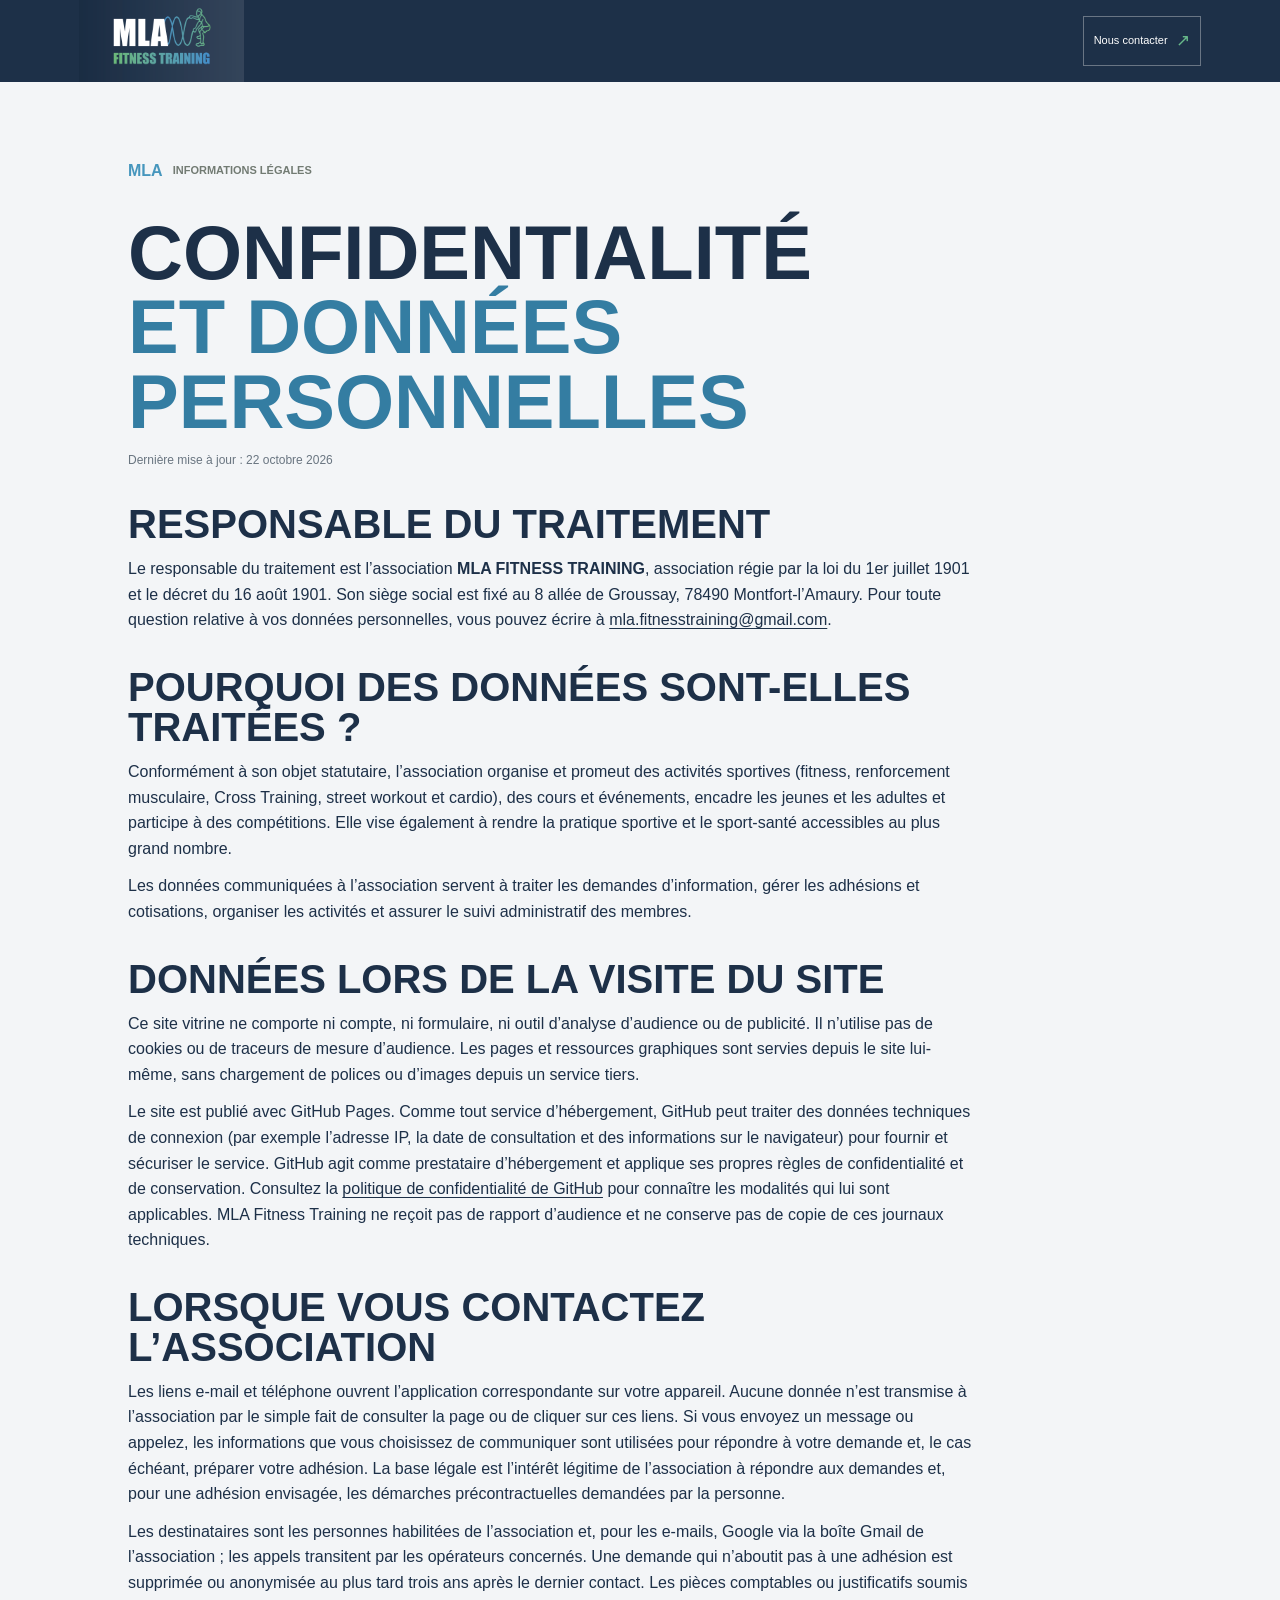
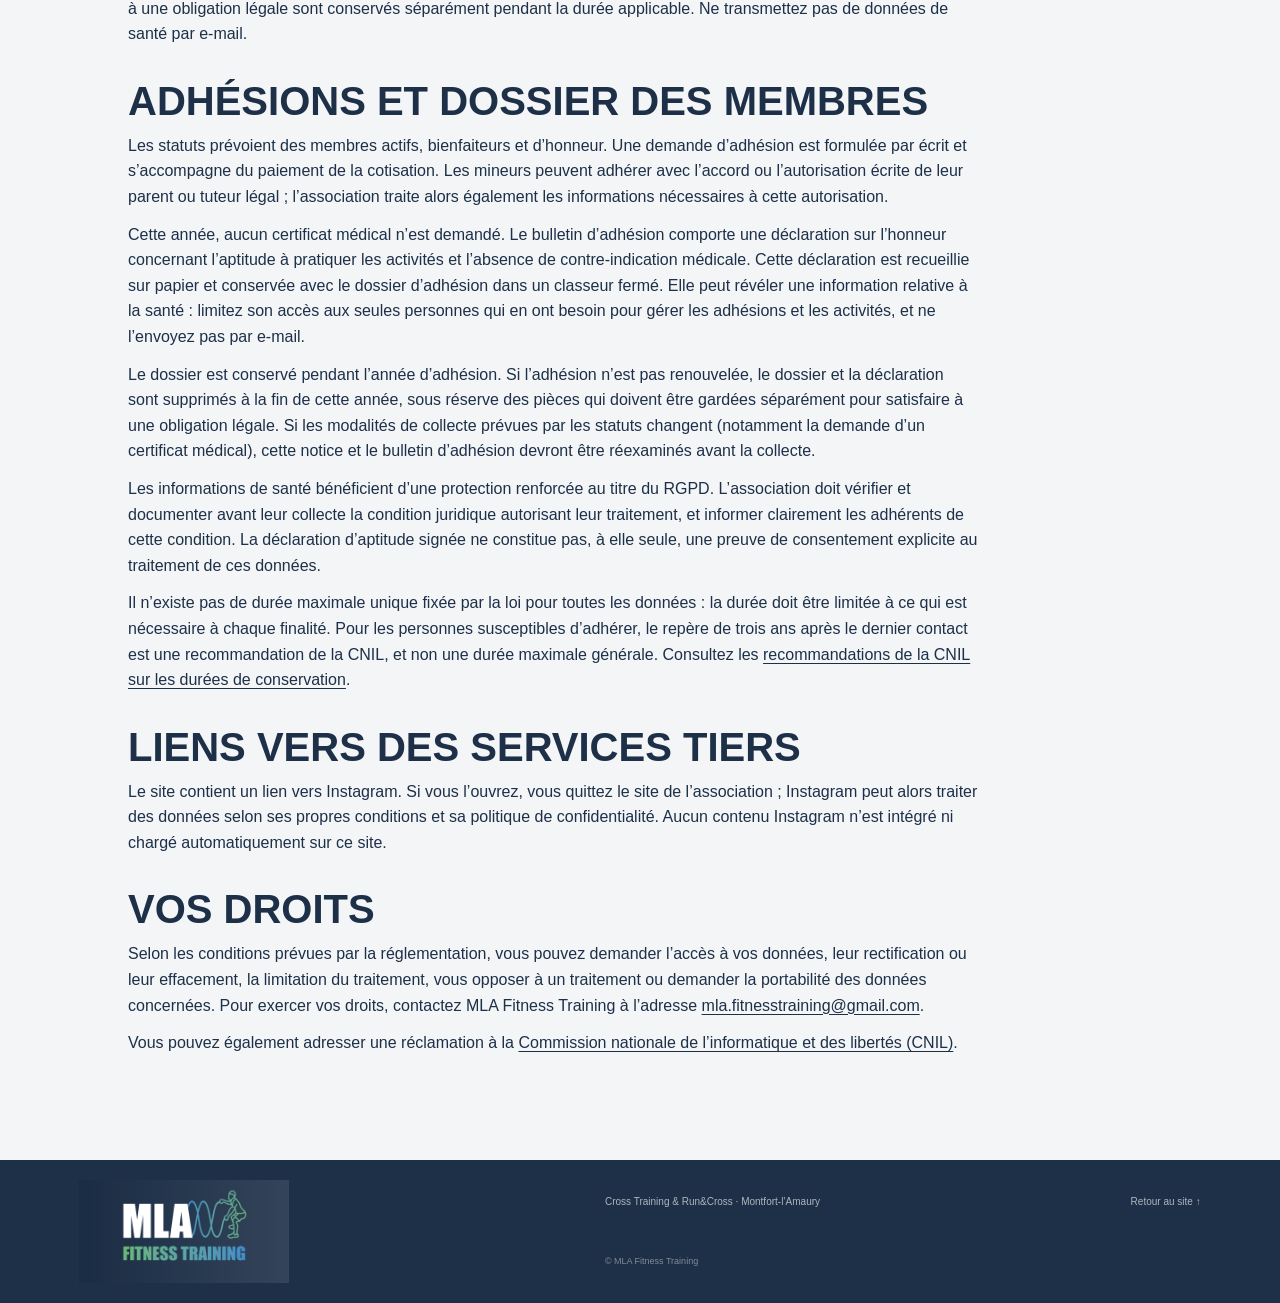
==== confidentialite.html @ 12d0c43a "Publish MLA Fitness Training website Co-authored-by: Copilot <223556219+Copilot@users.noreply.github" ====
<!doctype html>
<html lang="fr">
  <head>
    <meta charset="utf-8">
    <meta name="viewport" content="width=device-width, initial-scale=1">
    <meta name="theme-color" content="#1d3048">
    <meta name="description" content="Informations sur les données personnelles et la confidentialité du site MLA Fitness Training.">
    <link rel="canonical" href="https://mlafitnesstraining.github.io/Website/confidentialite.html">
    <title>Confidentialité | MLA Fitness Training</title>
    <link rel="stylesheet" href="styles.css">
  </head>
  <body>
    <a class="skip-link" href="#contenu">Aller au contenu</a>
    <header class="site-header privacy-header">
      <a class="brand" href="index.html" aria-label="MLA Fitness Training, accueil">
        <img class="brand-logo" src="assets/logo-rectangle.png" alt="MLA Fitness Training">
      </a>
      <a class="nav-contact" href="index.html#contact">Nous contacter <span aria-hidden="true">↗</span></a>
    </header>

    <main id="contenu" class="privacy-page section-wrap">
      <p class="section-kicker"><span>MLA</span> Informations légales</p>
      <h1>Confidentialité<br><em>et données personnelles</em></h1>
      <p class="privacy-updated">Dernière mise à jour : 22 octobre 2026</p>

      <section aria-labelledby="responsable-title">
        <h2 id="responsable-title">Responsable du traitement</h2>
        <p>Le responsable du traitement est l’association <strong>MLA FITNESS TRAINING</strong>, association régie par la loi du 1er juillet 1901 et le décret du 16 août 1901. Son siège social est fixé au 8 allée de Groussay, 78490 Montfort-l’Amaury. Pour toute question relative à vos données personnelles, vous pouvez écrire à <a href="mailto:mla.fitnesstraining@gmail.com">mla.fitnesstraining@gmail.com</a>.</p>
      </section>

      <section aria-labelledby="purpose-title">
        <h2 id="purpose-title">Pourquoi des données sont-elles traitées ?</h2>
        <p>Conformément à son objet statutaire, l’association organise et promeut des activités sportives (fitness, renforcement musculaire, Cross Training, street workout et cardio), des cours et événements, encadre les jeunes et les adultes et participe à des compétitions. Elle vise également à rendre la pratique sportive et le sport-santé accessibles au plus grand nombre.</p>
        <p>Les données communiquées à l’association servent à traiter les demandes d’information, gérer les adhésions et cotisations, organiser les activités et assurer le suivi administratif des membres.</p>
      </section>

      <section aria-labelledby="site-title">
        <h2 id="site-title">Données lors de la visite du site</h2>
        <p>Ce site vitrine ne comporte ni compte, ni formulaire, ni outil d’analyse d’audience ou de publicité. Il n’utilise pas de cookies ou de traceurs de mesure d’audience. Les pages et ressources graphiques sont servies depuis le site lui-même, sans chargement de polices ou d’images depuis un service tiers.</p>
        <p>Le site est publié avec GitHub Pages. Comme tout service d’hébergement, GitHub peut traiter des données techniques de connexion (par exemple l’adresse IP, la date de consultation et des informations sur le navigateur) pour fournir et sécuriser le service. GitHub agit comme prestataire d’hébergement et applique ses propres règles de confidentialité et de conservation. Consultez la <a href="https://docs.github.com/fr/site-policy/privacy-policies/github-privacy-statement" target="_blank" rel="noopener noreferrer">politique de confidentialité de GitHub</a> pour connaître les modalités qui lui sont applicables. MLA Fitness Training ne reçoit pas de rapport d’audience et ne conserve pas de copie de ces journaux techniques.</p>
      </section>

      <section aria-labelledby="contact-title">
        <h2 id="contact-title">Lorsque vous contactez l’association</h2>
        <p>Les liens e-mail et téléphone ouvrent l’application correspondante sur votre appareil. Aucune donnée n’est transmise à l’association par le simple fait de consulter la page ou de cliquer sur ces liens. Si vous envoyez un message ou appelez, les informations que vous choisissez de communiquer sont utilisées pour répondre à votre demande et, le cas échéant, préparer votre adhésion. La base légale est l’intérêt légitime de l’association à répondre aux demandes et, pour une adhésion envisagée, les démarches précontractuelles demandées par la personne.</p>
        <p>Les destinataires sont les personnes habilitées de l’association et, pour les e-mails, Google via la boîte Gmail de l’association ; les appels transitent par les opérateurs concernés. Une demande qui n’aboutit pas à une adhésion est supprimée ou anonymisée au plus tard trois ans après le dernier contact. Les pièces comptables ou justificatifs soumis à une obligation légale sont conservés séparément pendant la durée applicable. Ne transmettez pas de données de santé par e-mail.</p>
      </section>

      <section aria-labelledby="membership-title">
        <h2 id="membership-title">Adhésions et dossier des membres</h2>
        <p>Les statuts prévoient des membres actifs, bienfaiteurs et d’honneur. Une demande d’adhésion est formulée par écrit et s’accompagne du paiement de la cotisation. Les mineurs peuvent adhérer avec l’accord ou l’autorisation écrite de leur parent ou tuteur légal ; l’association traite alors également les informations nécessaires à cette autorisation.</p>
        <p>Cette année, aucun certificat médical n’est demandé. Le bulletin d’adhésion comporte une déclaration sur l’honneur concernant l’aptitude à pratiquer les activités et l’absence de contre-indication médicale. Cette déclaration est recueillie sur papier et conservée avec le dossier d’adhésion dans un classeur fermé. Elle peut révéler une information relative à la santé : limitez son accès aux seules personnes qui en ont besoin pour gérer les adhésions et les activités, et ne l’envoyez pas par e-mail.</p>
        <p>Le dossier est conservé pendant l’année d’adhésion. Si l’adhésion n’est pas renouvelée, le dossier et la déclaration sont supprimés à la fin de cette année, sous réserve des pièces qui doivent être gardées séparément pour satisfaire à une obligation légale. Si les modalités de collecte prévues par les statuts changent (notamment la demande d’un certificat médical), cette notice et le bulletin d’adhésion devront être réexaminés avant la collecte.</p>
        <p>Les informations de santé bénéficient d’une protection renforcée au titre du RGPD. L’association doit vérifier et documenter avant leur collecte la condition juridique autorisant leur traitement, et informer clairement les adhérents de cette condition. La déclaration d’aptitude signée ne constitue pas, à elle seule, une preuve de consentement explicite au traitement de ces données.</p>
        <p>Il n’existe pas de durée maximale unique fixée par la loi pour toutes les données : la durée doit être limitée à ce qui est nécessaire à chaque finalité. Pour les personnes susceptibles d’adhérer, le repère de trois ans après le dernier contact est une recommandation de la CNIL, et non une durée maximale générale. Consultez les <a href="https://www.cnil.fr/fr/les-durees-de-conservation-des-donnees" target="_blank" rel="noopener noreferrer">recommandations de la CNIL sur les durées de conservation</a>.</p>
      </section>

      <section aria-labelledby="externes-title">
        <h2 id="externes-title">Liens vers des services tiers</h2>
        <p>Le site contient un lien vers Instagram. Si vous l’ouvrez, vous quittez le site de l’association ; Instagram peut alors traiter des données selon ses propres conditions et sa politique de confidentialité. Aucun contenu Instagram n’est intégré ni chargé automatiquement sur ce site.</p>
      </section>

      <section aria-labelledby="droits-title">
        <h2 id="droits-title">Vos droits</h2>
        <p>Selon les conditions prévues par la réglementation, vous pouvez demander l’accès à vos données, leur rectification ou leur effacement, la limitation du traitement, vous opposer à un traitement ou demander la portabilité des données concernées. Pour exercer vos droits, contactez MLA Fitness Training à l’adresse <a href="mailto:mla.fitnesstraining@gmail.com">mla.fitnesstraining@gmail.com</a>.</p>
        <p>Vous pouvez également adresser une réclamation à la <a href="https://www.cnil.fr/fr/plaintes" target="_blank" rel="noopener noreferrer">Commission nationale de l’informatique et des libertés (CNIL)</a>.</p>
      </section>
    </main>

    <footer class="site-footer">
      <a class="brand footer-brand" href="index.html" aria-label="MLA Fitness Training, accueil">
        <img class="brand-logo" src="assets/logo-rectangle.png" alt="MLA Fitness Training">
      </a>
      <p>Cross Training &amp; Run&amp;Cross · Montfort-l’Amaury</p>
      <a href="index.html">Retour au site ↑</a>
      <span class="copyright">© MLA Fitness Training</span>
    </footer>
  </body>
</html>
---- styles.css ----
:root {
  color-scheme: light;
  --ink: #1d3048;
  --ink-soft: #293f59;
  --paper: #f3f5f7;
  --paper-bright: #ffffff;
  --lime: #68b98a;
  --coral: #4696bd;
  --muted: #8c938d;
  --line: rgba(23, 33, 29, 0.2);
  --font-display: "Barlow Condensed", Impact, sans-serif;
  --font-body: "DM Sans", sans-serif;
}

* { box-sizing: border-box; }
html { scroll-behavior: smooth; }
body { margin: 0; background: var(--paper); color: var(--ink); font-family: var(--font-body); font-size: 16px; line-height: 1.6; }
a { color: inherit; text-decoration: none; }
button { font: inherit; }
.skip-link { position: absolute; z-index: 10; top: 8px; left: 8px; padding: 10px 14px; transform: translateY(-150%); background: var(--lime); color: var(--ink); }
.skip-link:focus { transform: translateY(0); }
.site-header { position: relative; z-index: 5; display: flex; min-height: 82px; align-items: center; justify-content: space-between; padding: 0 6.2%; background: var(--ink); color: var(--paper-bright); }
.brand { display: inline-flex; align-items: center; }
.brand-logo { display: block; width: clamp(155px, 19vw, 210px); height: auto; }
.navigation { display: flex; align-items: center; gap: clamp(20px, 3.4vw, 54px); font-size: 13px; font-weight: 600; }
.navigation a:not(.nav-contact) { color: rgba(251, 250, 246, 0.76); transition: color 160ms ease; }
.navigation a:hover, .navigation a:focus-visible { color: var(--lime); }
.nav-contact { display: inline-flex; align-items: center; gap: 16px; padding: 12px 15px; border: 1px solid rgba(251, 250, 246, 0.34); }
.nav-contact span { color: var(--lime); font-size: 17px; }
.menu-toggle { display: none; }
.hero { position: relative; display: grid; min-height: 610px; grid-template-columns: 0.94fr 1.06fr; overflow: hidden; background: var(--ink); color: var(--paper-bright); }
.hero-copy { z-index: 1; display: flex; flex-direction: column; align-items: flex-start; justify-content: center; padding: 68px 8% 88px 13.2%; }
.eyebrow, .section-kicker { display: flex; align-items: center; gap: 10px; margin: 0; font-size: 11px; font-weight: 700; letter-spacing: 0; text-transform: uppercase; }
.eyebrow { color: rgba(251, 250, 246, 0.7); }
.status-dot { width: 7px; height: 7px; border-radius: 50%; background: var(--coral); }
h1, h2, h3, p { margin-top: 0; }
h1, h2, h3 { font-family: var(--font-display); font-weight: 700; text-transform: uppercase; }
.hero h1 { margin: 22px 0 17px; font-size: clamp(68px, 8.2vw, 116px); line-height: 0.78; letter-spacing: 0; }
.hero h1 span, h2 em { color: var(--lime); font-style: normal; }
.hero-lede { max-width: 390px; margin-bottom: 25px; color: rgba(251, 250, 246, 0.76); font-size: 15px; }
.hero-actions { display: flex; flex-wrap: wrap; align-items: center; gap: 23px; }
.button { display: inline-flex; min-height: 48px; align-items: center; justify-content: center; gap: 24px; padding: 0 18px; font-size: 12px; font-weight: 700; transition: transform 160ms ease, background 160ms ease; }
.button:hover { transform: translateY(-2px); }
.button-lime { background: var(--lime); color: var(--ink); }
.button-lime:hover { background: #e3ff87; }
.text-link { display: inline-flex; align-items: center; gap: 10px; border-bottom: 1px solid currentColor; padding-bottom: 4px; font-size: 12px; font-weight: 700; }
.text-link span { color: var(--coral); font-size: 16px; }
.hero-note { margin: 20px 0 0; color: rgba(251, 250, 246, 0.52); font-size: 10px; }
.hero-visual { position: relative; min-height: 610px; overflow: hidden; background: #293f59; }
.hero-visual::after { position: absolute; inset: 0; background: linear-gradient(90deg, rgba(23, 33, 29, 0.28), transparent 58%), linear-gradient(0deg, rgba(23, 33, 29, 0.5), transparent 45%); content: ""; }
.hero-art { position: absolute; inset: 0; background: radial-gradient(ellipse at 72% 30%, rgba(104, 185, 138, 0.66), transparent 24%), radial-gradient(ellipse at 67% 72%, rgba(70, 150, 189, 0.7), transparent 39%), linear-gradient(135deg, #1d3048 8%, #3a6579 53%, #1d3048 100%); }
.hero-art::after { position: absolute; inset: 0; background: repeating-linear-gradient(135deg, transparent 0 44px, rgba(255, 255, 255, 0.08) 45px 46px, transparent 47px 88px); content: ""; }
.image-stamp { position: absolute; z-index: 1; top: 45px; right: 8%; display: flex; width: 90px; height: 90px; flex-direction: column; align-items: center; justify-content: center; border: 1px solid var(--lime); border-radius: 50%; color: var(--paper-bright); transform: rotate(9deg); }
.image-stamp span:first-child { color: var(--lime); font-family: var(--font-display); font-size: 27px; font-weight: 800; line-height: 1; }
.image-stamp span:last-child { font-size: 8px; font-weight: 700; letter-spacing: 0; line-height: 1.15; text-align: center; }
.image-caption { position: absolute; z-index: 1; right: 8%; bottom: 38px; margin: 0; color: var(--paper-bright); font-family: var(--font-display); font-size: 25px; line-height: 0.98; text-align: right; text-transform: uppercase; }
.hero-index { position: absolute; right: 6.2%; bottom: 19px; z-index: 2; color: rgba(251, 250, 246, 0.75); font-size: 9px; letter-spacing: 0; }
.section-wrap { padding-right: 10%; padding-left: 10%; }
.intro { padding-top: 105px; padding-bottom: 94px; }
.section-kicker { color: #727b73; }
.section-kicker span { color: var(--coral); font-family: var(--font-display); font-size: 16px; }
.intro-content { padding: 37px 0 0; }
.intro-content h2 { margin-bottom: 27px; }
h2 { margin-bottom: 0; font-size: clamp(48px, 6vw, 76px); line-height: 0.88; }
.intro h2 em, .schedule h2 em { color: #347da2; }
.intro-text { width: 100%; padding-bottom: 3px; text-align: justify; }
.intro-text > p:first-child { margin-bottom: 16px; font-size: 15px; }
.editor-note { color: #6f766f; font-size: 11px !important; }
.dark-link { margin-top: 5px; }
.stats-strip { display: grid; grid-template-columns: repeat(3, 1fr); border-top: 1px solid var(--line); }
.stats-strip div { display: flex; min-height: 86px; flex-direction: column; justify-content: center; gap: 2px; border-right: 1px solid var(--line); padding-left: 18px; }
.stats-strip div:first-child { padding-left: 0; }
.stats-strip div:last-child { border-right: 0; }
.stats-strip strong { font-family: var(--font-display); font-size: 21px; text-transform: uppercase; }
.stats-strip span { color: #707770; font-size: 11px; }
.activities { padding-top: 93px; padding-bottom: 104px; background: var(--ink); color: var(--paper-bright); }
.section-heading { display: flex; align-items: end; justify-content: space-between; gap: 40px; margin-bottom: 46px; }
.light-kicker { color: rgba(251, 250, 246, 0.58); }
.section-heading h2, .contact h2 { margin-top: 24px; }
.section-heading > p { max-width: 295px; margin-bottom: 4px; color: rgba(251, 250, 246, 0.68); font-size: 13px; }
.activity-grid { display: grid; grid-template-columns: repeat(3, 1fr); border-top: 1px solid rgba(251, 250, 246, 0.28); border-bottom: 1px solid rgba(251, 250, 246, 0.28); }
.activity-item { position: relative; min-height: 270px; padding: 22px 24px 26px 0; border-right: 1px solid rgba(251, 250, 246, 0.25); }
.activity-item + .activity-item { padding-left: 24px; }
.activity-item:last-child { border-right: 0; }
.activity-number { color: rgba(251, 250, 246, 0.5); font-size: 10px; font-weight: 700; letter-spacing: 0; }
.activity-icon { display: grid; width: 43px; height: 43px; margin: 32px 0 14px; place-items: center; border: 1px solid var(--lime); color: var(--lime); font-size: 22px; }
.activity-item h3 { margin-bottom: 7px; font-size: 29px; line-height: 1; }
.activity-item p { max-width: 250px; margin-bottom: 13px; color: rgba(251, 250, 246, 0.7); font-size: 12px; }
.activity-tag { color: var(--lime); font-size: 9px; font-weight: 700; letter-spacing: 0; text-transform: uppercase; }
.activity-featured .activity-icon { background: var(--lime); color: var(--ink); }
.run-cross-motto { margin: 18px 0 0; padding: 13px 14px; border-left: 3px solid var(--lime); background: var(--ink-soft); color: var(--paper-bright); }
.run-cross-motto > span { color: var(--lime); font-size: 8px; font-weight: 700; letter-spacing: 0.06em; text-transform: uppercase; }
.run-cross-motto p { margin: 6px 0 0; font-family: var(--font-display); font-size: 17px; font-weight: 600; line-height: 1.1; text-transform: uppercase; }
.run-cross-motto em { color: var(--lime); font-style: normal; }
.schedule { padding-top: 100px; padding-bottom: 112px; }
.schedule-layout { display: grid; grid-template-columns: 0.72fr 1.28fr; gap: 9%; margin-top: 37px; }
.schedule-intro > p { max-width: 315px; margin: 20px 0 22px; color: #5d665e; font-size: 13px; }
.button-dark { background: var(--ink); color: var(--paper-bright); }
.button-dark:hover { background: #2a3931; }
.schedule-list { padding-top: 10px; }
.schedule-row { display: grid; min-height: 64px; grid-template-columns: 0.8fr 0.8fr 1.4fr; align-items: center; gap: 12px; border-bottom: 1px solid var(--line); font-size: 12px; }
.schedule-header { min-height: 40px; color: #777f78; font-size: 10px; font-weight: 700; letter-spacing: 0; text-transform: uppercase; }
.schedule-footnote { margin: 14px 0 0; color: #777f78; font-size: 10px; }
.pricing { margin-top: 78px; padding-top: 32px; border-top: 1px solid var(--line); }
.pricing-heading { display: flex; align-items: end; justify-content: space-between; gap: 24px; margin-bottom: 25px; }
.pricing-heading h3 { margin: 0; font-size: clamp(34px, 4vw, 48px); line-height: 0.95; }
.pricing-heading h3 em { color: #347da2; font-style: normal; }
.price-grid { display: grid; grid-template-columns: repeat(4, 1fr); gap: 12px; }
.price-card { min-height: 160px; padding: 20px; border: 1px solid var(--line); background: var(--paper-bright); }
.price-card h4 { min-height: 38px; margin: 0 0 14px; font-size: 12px; }
.price-card p { margin: 0 0 4px; }
.price-card strong { font-family: var(--font-display); font-size: 34px; line-height: 1; }
.price-card p span, .price-card small { color: #697580; font-size: 11px; }
.price-featured { border-color: var(--ink); background: var(--ink); color: var(--paper-bright); }
.price-featured p span, .price-featured small { color: rgba(255, 255, 255, 0.72); }
.pricing-note { margin: 15px 0 0; color: #697580; font-size: 11px; }
.contact { padding-top: 84px; padding-bottom: 94px; background: var(--ink); color: var(--paper-bright); }
.contact-inner { padding-top: 0; padding-bottom: 0; }
.contact .section-kicker { color: rgba(255, 255, 255, 0.66); }
.contact .section-kicker span { color: var(--lime); }
.contact-content { display: grid; grid-template-columns: 1fr 0.7fr; gap: 8%; margin-top: 26px; }
.contact h2 em { color: var(--lime); }
.contact-details { max-width: 410px; padding-top: 4px; }
.contact-details > p:first-child { font-size: 14px; }
.contact dl { margin: 25px 0 0; border-top: 1px solid rgba(255, 255, 255, 0.28); }
.contact dl div { display: grid; grid-template-columns: 0.6fr 1.4fr; gap: 12px; padding: 11px 0; border-bottom: 1px solid rgba(255, 255, 255, 0.28); font-size: 12px; }
.contact dt { font-weight: 700; }
.contact dd { margin: 0; }
.contact dd a { text-decoration: underline; text-decoration-color: var(--lime); text-underline-offset: 3px; }
.privacy-page { padding-top: 76px; padding-bottom: 92px; }
.privacy-page > h1 { margin: 32px 0 12px; font-size: clamp(42px, 6vw, 76px); line-height: 0.98; }
.privacy-page > h1 em { color: #347da2; font-style: normal; }
.privacy-updated { color: #697580; font-size: 12px; }
.privacy-page section { max-width: 850px; margin-top: 34px; }
.privacy-page section h2 { margin-bottom: 12px; font-size: clamp(29px, 4vw, 40px); line-height: 1; }
.privacy-page section p { margin-bottom: 12px; }
.privacy-page section a { text-decoration: underline; text-underline-offset: 3px; overflow-wrap: anywhere; }
.privacy-header .brand-logo { width: clamp(112px, 38vw, 165px); }
.privacy-header .nav-contact { gap: 8px; padding: 10px; font-size: 11px; }
.site-footer { display: grid; min-height: 98px; grid-template-columns: 1fr 1fr auto; align-items: center; gap: 15px 30px; padding: 20px 6.2%; background: var(--ink); color: var(--paper-bright); }
.footer-brand { grid-row: span 2; }
.site-footer > p, .site-footer > a:not(.brand) { margin: 0; color: rgba(251, 250, 246, 0.66); font-size: 10px; }
.site-footer > p a { text-decoration: underline; text-underline-offset: 3px; }
.site-footer > a:not(.brand) { justify-self: end; }
.copyright { grid-column: 2 / 4; color: rgba(251, 250, 246, 0.45); font-size: 9px; }
:focus-visible { outline: 3px solid var(--coral); outline-offset: 4px; }

@media (max-width: 760px) {
  .site-header { min-height: 70px; padding: 0 6%; }
  .brand-logo { width: 165px; }
  .menu-toggle { display: flex; width: 42px; height: 42px; flex-direction: column; align-items: center; justify-content: center; gap: 6px; border: 1px solid rgba(251, 250, 246, 0.34); background: transparent; color: inherit; }
  .menu-toggle span { width: 16px; height: 1px; background: currentColor; transition: transform 160ms ease; }
  .menu-toggle[aria-expanded="true"] span:first-child { transform: translateY(3.5px) rotate(45deg); }
  .menu-toggle[aria-expanded="true"] span:last-child { transform: translateY(-3.5px) rotate(-45deg); }
  .navigation { position: absolute; top: 70px; right: 0; left: 0; display: none; flex-direction: column; align-items: stretch; gap: 0; padding: 8px 6% 18px; background: var(--ink); }
  .navigation.is-open { display: flex; }
  .navigation a:not(.nav-contact) { padding: 13px 0; border-bottom: 1px solid rgba(251, 250, 246, 0.16); }
  .nav-contact { justify-content: space-between; margin-top: 12px; }
  .hero { grid-template-columns: 1fr; }
  .hero-copy { min-height: 510px; padding: 68px 8% 72px; }
  .hero h1 { font-size: clamp(70px, 18vw, 104px); }
  .hero-visual { min-height: 350px; }
  .hero-index { right: 8%; bottom: 16px; }
  .section-wrap { padding-right: 8%; padding-left: 8%; }
  .intro { padding-top: 76px; padding-bottom: 70px; }
  .intro-content, .schedule-layout, .contact-content { grid-template-columns: 1fr; gap: 25px; }
  .intro-content { padding: 28px 0 30px; }
  .intro-text { max-width: 520px; }
  .stats-strip div { min-height: 78px; padding-left: 10px; }
  .stats-strip strong { font-size: 18px; }
  .stats-strip span { font-size: 9px; }
  .activities { padding-top: 74px; padding-bottom: 78px; }
  .section-heading { align-items: flex-start; flex-direction: column; gap: 18px; margin-bottom: 30px; }
  .section-heading > p { max-width: 430px; }
  .activity-grid { grid-template-columns: 1fr; }
  .activity-item, .activity-item + .activity-item { min-height: unset; padding: 20px 0 23px; border-right: 0; border-bottom: 1px solid rgba(251, 250, 246, 0.25); }
  .activity-item:last-child { border-bottom: 0; }
  .activity-icon { margin-top: 18px; }
  .schedule { padding-top: 75px; padding-bottom: 78px; }
  .schedule-layout { gap: 40px; margin-top: 28px; }
  .pricing { margin-top: 55px; }
  .pricing-heading { align-items: flex-start; flex-direction: column; gap: 14px; }
  .price-grid { grid-template-columns: repeat(2, 1fr); }
  .price-card { min-height: 145px; padding: 16px; }
  .schedule-row { grid-template-columns: 0.8fr 0.8fr 1.3fr; gap: 8px; font-size: 10px; }
  .schedule-header { font-size: 8px; }
  .contact { padding-top: 70px; padding-bottom: 76px; }
  .contact-content { gap: 28px; }
  .site-footer { grid-template-columns: 1fr auto; padding: 23px 8%; }
  .footer-brand { grid-row: auto; }
  .site-footer > p { grid-column: 1 / -1; grid-row: 2; }
  .site-footer > a:not(.brand) { grid-column: 2; grid-row: 1; }
  .copyright { grid-column: 1 / -1; grid-row: 3; }
}

@media (max-width: 420px) {
  .hero h1 { font-size: clamp(58px, 18vw, 76px); }
  h2 { font-size: clamp(40px, 13vw, 48px); }
  .price-grid { grid-template-columns: 1fr; }
  .price-card { min-height: unset; }
  .price-card h4 { min-height: unset; }
  .schedule-row { grid-template-columns: minmax(48px, 0.7fr) minmax(88px, 1.2fr) minmax(82px, 1.1fr); gap: 5px; font-size: 11px; }
  .schedule-header { font-size: 9px; }
  .contact dl div { grid-template-columns: 0.45fr 1.55fr; gap: 8px; font-size: 13px; }
  .contact dd a { overflow-wrap: anywhere; }
}

@media (prefers-reduced-motion: reduce) {
  *, *::before, *::after { scroll-behavior: auto !important; transition-duration: 0.01ms !important; }
}
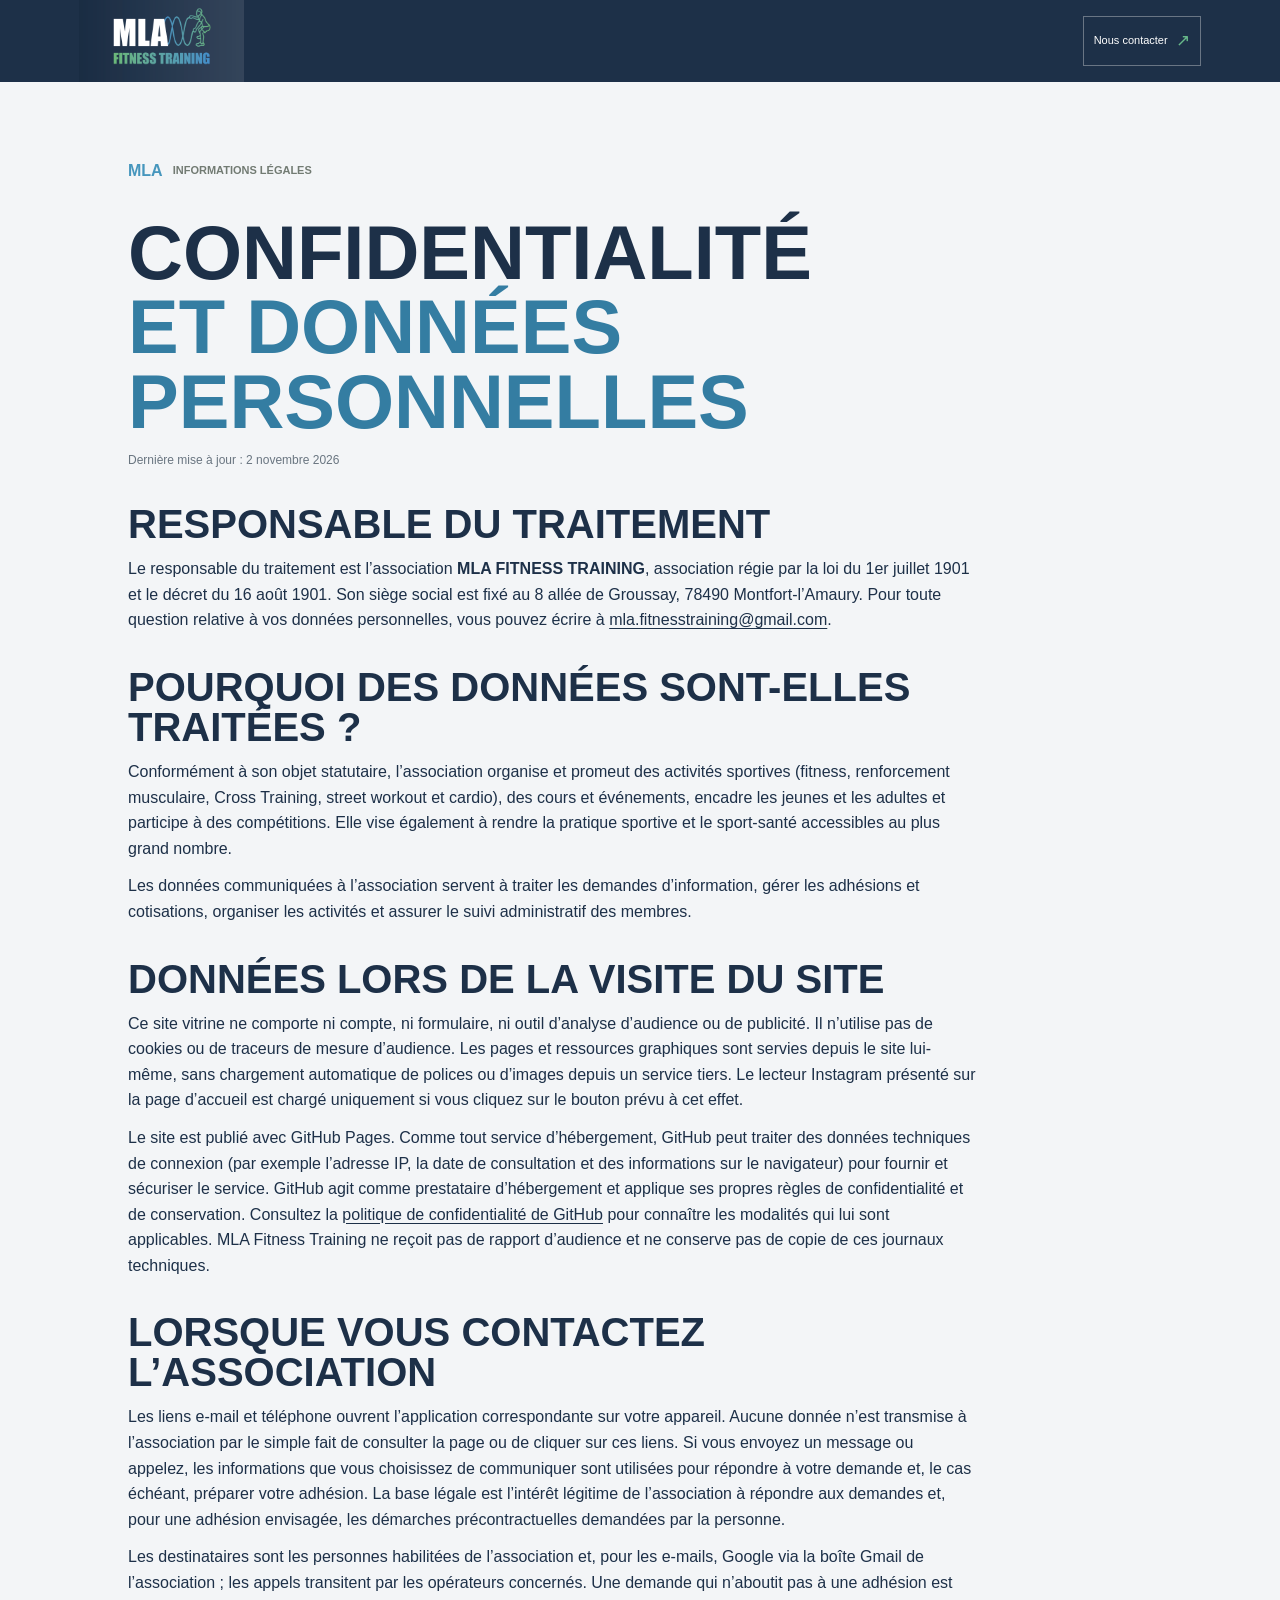
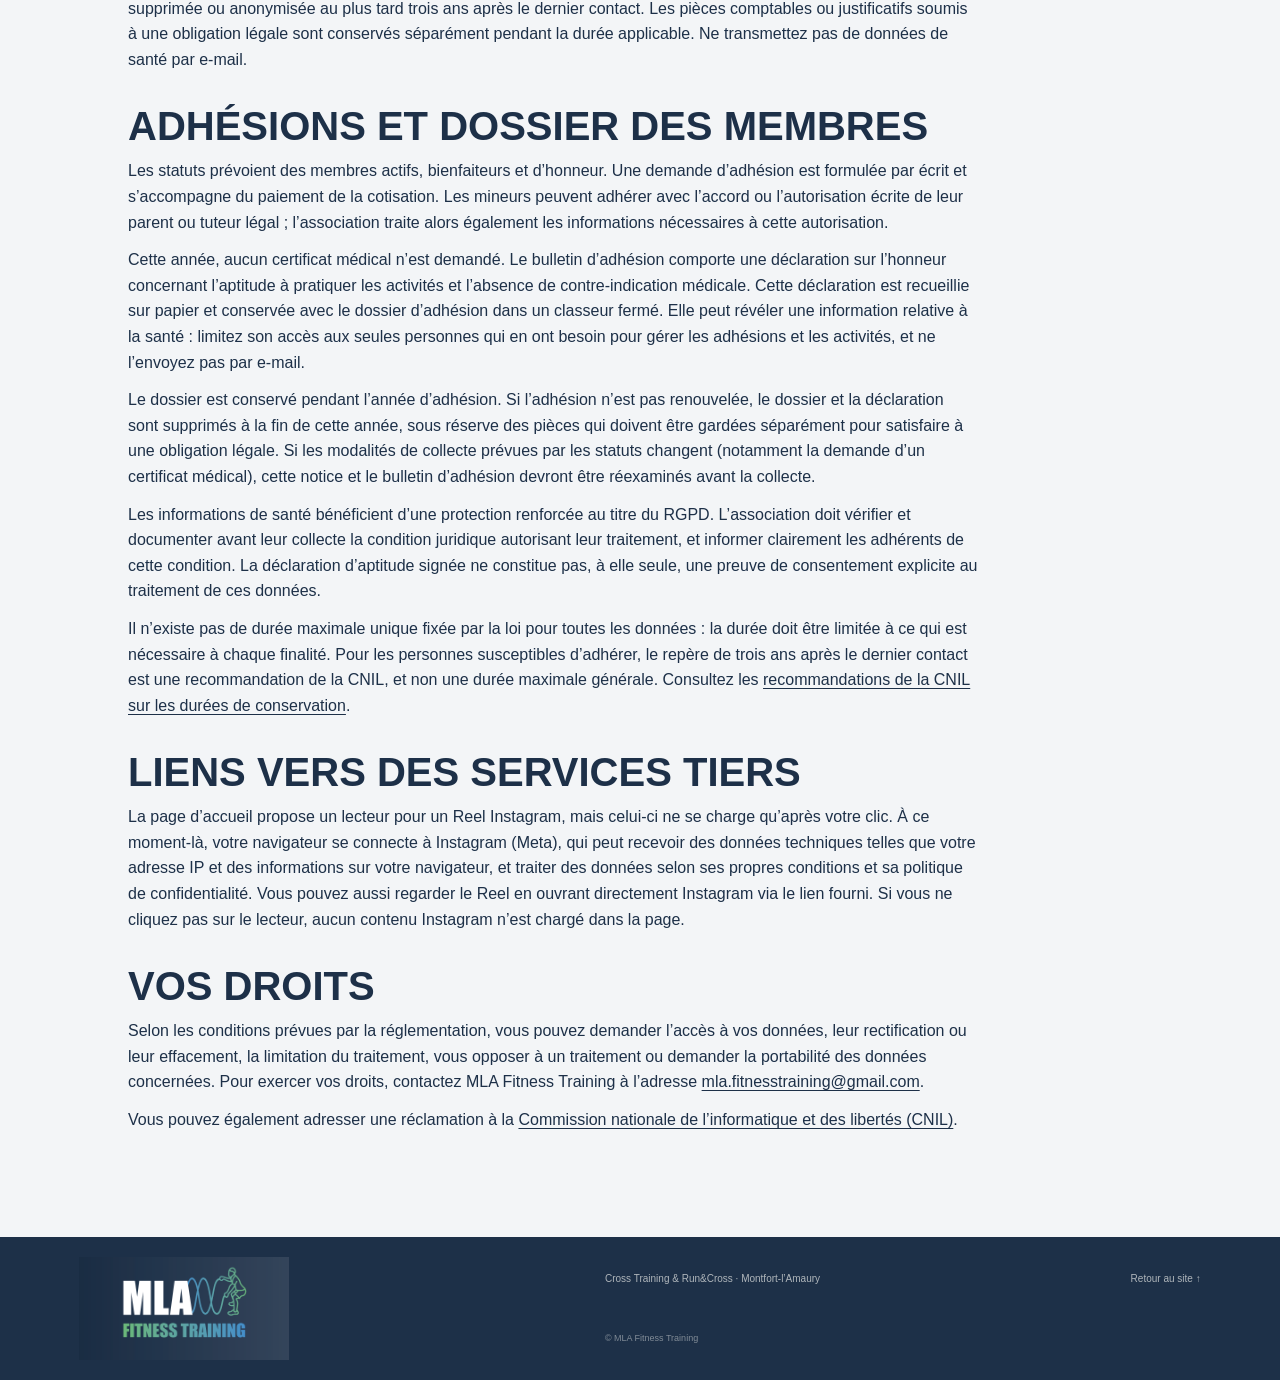
==== commit 29b89b8f: "Add click-to-load Instagram Reel Co-authored-by: Copilot <223556219+Copilot@users.noreply.github.com" ====
--- a/confidentialite.html
+++ b/confidentialite.html
@@ -21,7 +21,7 @@
     <main id="contenu" class="privacy-page section-wrap">
       <p class="section-kicker"><span>MLA</span> Informations légales</p>
       <h1>Confidentialité<br><em>et données personnelles</em></h1>
-      <p class="privacy-updated">Dernière mise à jour : 22 octobre 2026</p>
+      <p class="privacy-updated">Dernière mise à jour : 2 novembre 2026</p>
 
       <section aria-labelledby="responsable-title">
         <h2 id="responsable-title">Responsable du traitement</h2>
@@ -36,7 +36,7 @@
 
       <section aria-labelledby="site-title">
         <h2 id="site-title">Données lors de la visite du site</h2>
-        <p>Ce site vitrine ne comporte ni compte, ni formulaire, ni outil d’analyse d’audience ou de publicité. Il n’utilise pas de cookies ou de traceurs de mesure d’audience. Les pages et ressources graphiques sont servies depuis le site lui-même, sans chargement de polices ou d’images depuis un service tiers.</p>
+        <p>Ce site vitrine ne comporte ni compte, ni formulaire, ni outil d’analyse d’audience ou de publicité. Il n’utilise pas de cookies ou de traceurs de mesure d’audience. Les pages et ressources graphiques sont servies depuis le site lui-même, sans chargement automatique de polices ou d’images depuis un service tiers. Le lecteur Instagram présenté sur la page d’accueil est chargé uniquement si vous cliquez sur le bouton prévu à cet effet.</p>
         <p>Le site est publié avec GitHub Pages. Comme tout service d’hébergement, GitHub peut traiter des données techniques de connexion (par exemple l’adresse IP, la date de consultation et des informations sur le navigateur) pour fournir et sécuriser le service. GitHub agit comme prestataire d’hébergement et applique ses propres règles de confidentialité et de conservation. Consultez la <a href="https://docs.github.com/fr/site-policy/privacy-policies/github-privacy-statement" target="_blank" rel="noopener noreferrer">politique de confidentialité de GitHub</a> pour connaître les modalités qui lui sont applicables. MLA Fitness Training ne reçoit pas de rapport d’audience et ne conserve pas de copie de ces journaux techniques.</p>
       </section>
 
@@ -57,7 +57,7 @@
 
       <section aria-labelledby="externes-title">
         <h2 id="externes-title">Liens vers des services tiers</h2>
-        <p>Le site contient un lien vers Instagram. Si vous l’ouvrez, vous quittez le site de l’association ; Instagram peut alors traiter des données selon ses propres conditions et sa politique de confidentialité. Aucun contenu Instagram n’est intégré ni chargé automatiquement sur ce site.</p>
+        <p>La page d’accueil propose un lecteur pour un Reel Instagram, mais celui-ci ne se charge qu’après votre clic. À ce moment-là, votre navigateur se connecte à Instagram (Meta), qui peut recevoir des données techniques telles que votre adresse IP et des informations sur votre navigateur, et traiter des données selon ses propres conditions et sa politique de confidentialité. Vous pouvez aussi regarder le Reel en ouvrant directement Instagram via le lien fourni. Si vous ne cliquez pas sur le lecteur, aucun contenu Instagram n’est chargé dans la page.</p>
       </section>
 
       <section aria-labelledby="droits-title">
--- a/styles.css
+++ b/styles.css
@@ -92,6 +92,14 @@
 .run-cross-motto > span { color: var(--lime); font-size: 8px; font-weight: 700; letter-spacing: 0.06em; text-transform: uppercase; }
 .run-cross-motto p { margin: 6px 0 0; font-family: var(--font-display); font-size: 17px; font-weight: 600; line-height: 1.1; text-transform: uppercase; }
 .run-cross-motto em { color: var(--lime); font-style: normal; }
+.instagram-feature { padding-top: 82px; padding-bottom: 90px; }
+.instagram-feature-content { display: grid; grid-template-columns: 1fr 0.8fr; align-items: center; gap: 8%; margin-top: 30px; }
+.instagram-feature-content h2 { margin-bottom: 18px; }
+.instagram-feature-content h2 em { color: #347da2; font-style: normal; }
+.instagram-feature-content > div:first-child > p { max-width: 380px; color: #5d665e; font-size: 14px; }
+.instagram-embed { display: flex; min-height: 150px; flex-direction: column; align-items: flex-start; justify-content: center; gap: 16px; border: 1px solid var(--line); padding: 22px; background: var(--paper-bright); }
+.instagram-embed p { max-width: 440px; margin: 0; color: #5d665e; font-size: 12px; }
+.instagram-embed iframe { display: block; width: min(100%, 400px); height: 711px; border: 0; }
 .schedule { padding-top: 100px; padding-bottom: 112px; }
 .schedule-layout { display: grid; grid-template-columns: 0.72fr 1.28fr; gap: 9%; margin-top: 37px; }
 .schedule-intro > p { max-width: 315px; margin: 20px 0 22px; color: #5d665e; font-size: 13px; }
@@ -163,7 +171,7 @@
   .hero-index { right: 8%; bottom: 16px; }
   .section-wrap { padding-right: 8%; padding-left: 8%; }
   .intro { padding-top: 76px; padding-bottom: 70px; }
-  .intro-content, .schedule-layout, .contact-content { grid-template-columns: 1fr; gap: 25px; }
+  .intro-content, .schedule-layout, .contact-content, .instagram-feature-content { grid-template-columns: 1fr; gap: 25px; }
   .intro-content { padding: 28px 0 30px; }
   .intro-text { max-width: 520px; }
   .stats-strip div { min-height: 78px; padding-left: 10px; }
@@ -176,6 +184,8 @@
   .activity-item, .activity-item + .activity-item { min-height: unset; padding: 20px 0 23px; border-right: 0; border-bottom: 1px solid rgba(251, 250, 246, 0.25); }
   .activity-item:last-child { border-bottom: 0; }
   .activity-icon { margin-top: 18px; }
+  .instagram-feature { padding-top: 68px; padding-bottom: 74px; }
+  .instagram-embed iframe { height: min(711px, 177.75vw); }
   .schedule { padding-top: 75px; padding-bottom: 78px; }
   .schedule-layout { gap: 40px; margin-top: 28px; }
   .pricing { margin-top: 55px; }
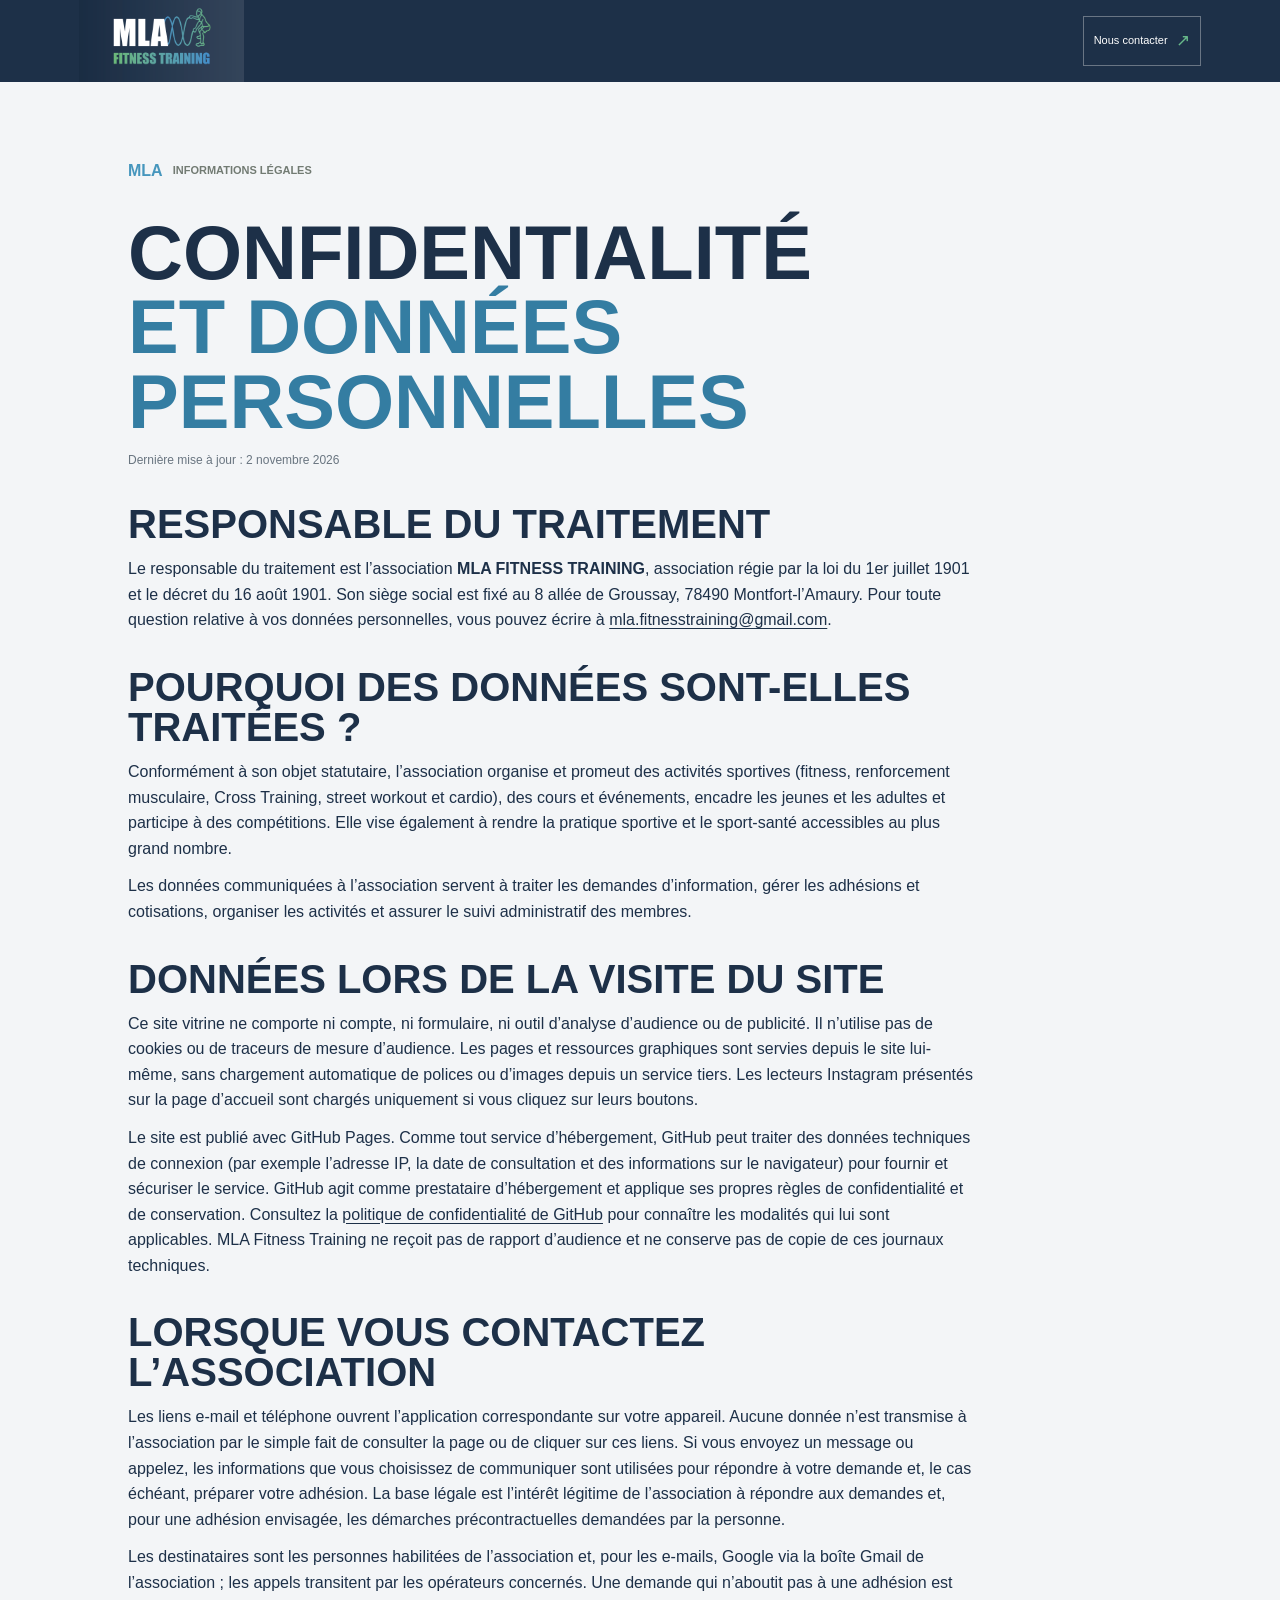
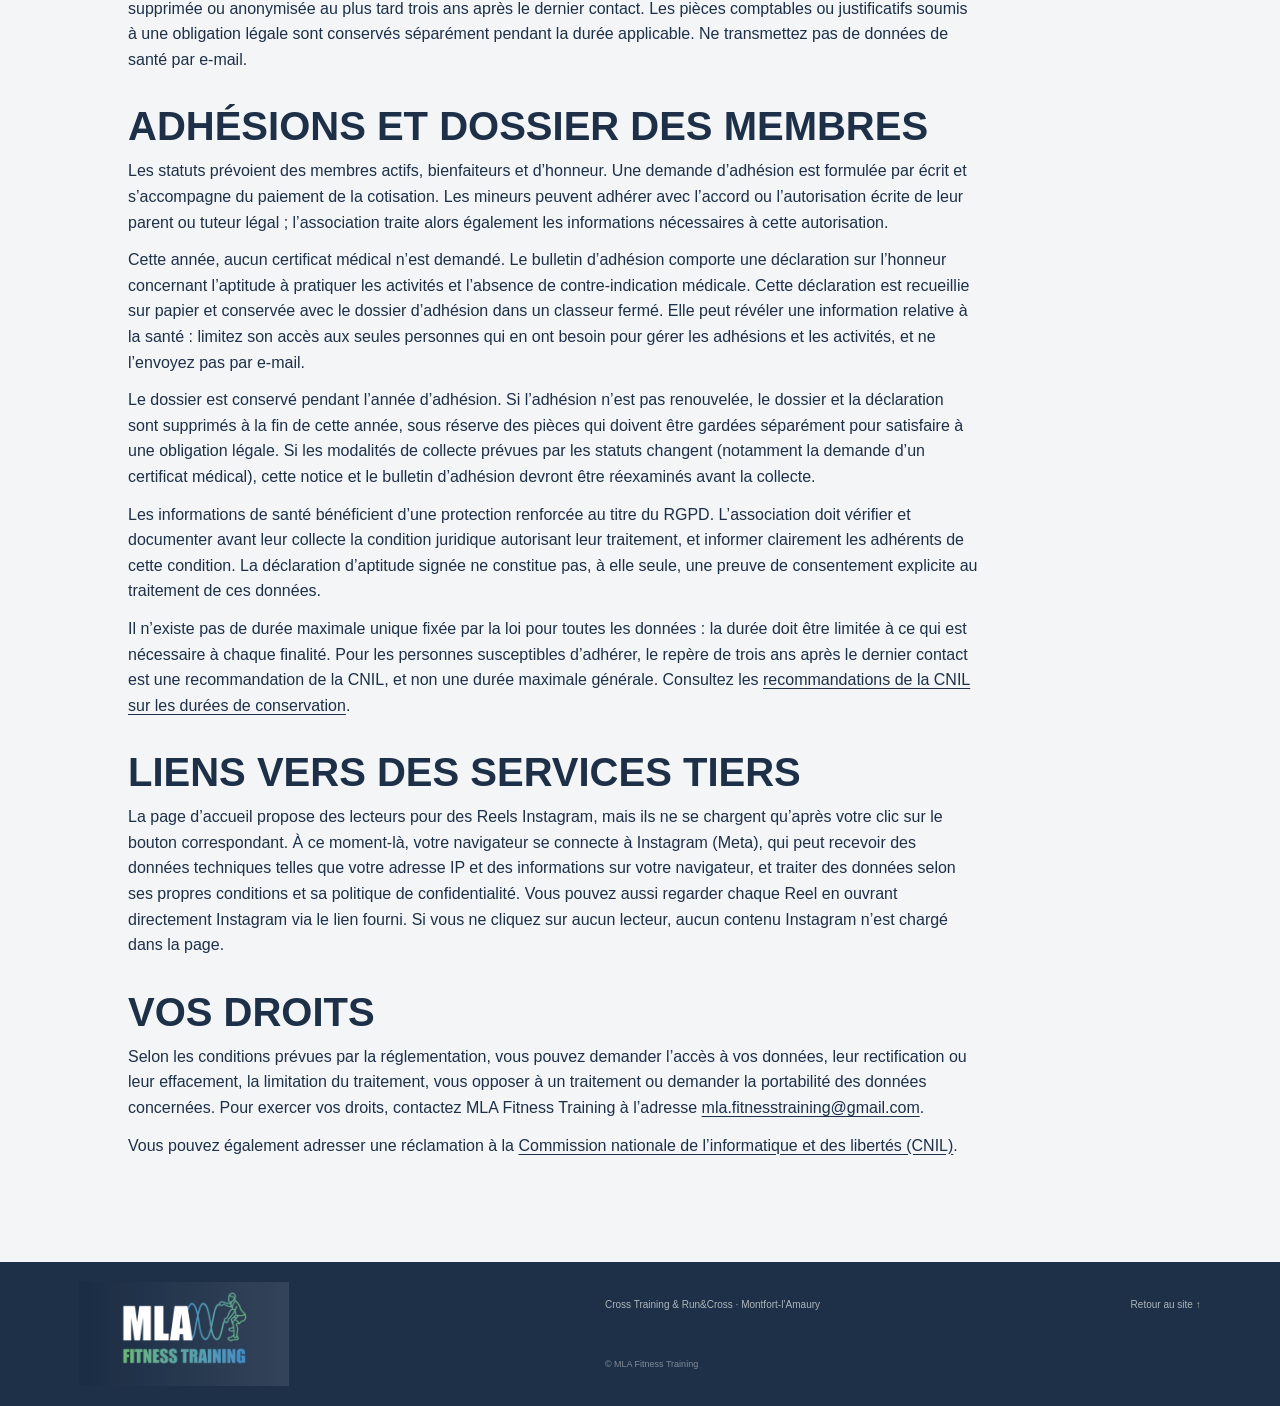
==== commit 46db2dd9: "Add second Instagram Reel Co-authored-by: Copilot <223556219+Copilot@users.noreply.github.com>" ====
--- a/confidentialite.html
+++ b/confidentialite.html
@@ -36,7 +36,7 @@
 
       <section aria-labelledby="site-title">
         <h2 id="site-title">Données lors de la visite du site</h2>
-        <p>Ce site vitrine ne comporte ni compte, ni formulaire, ni outil d’analyse d’audience ou de publicité. Il n’utilise pas de cookies ou de traceurs de mesure d’audience. Les pages et ressources graphiques sont servies depuis le site lui-même, sans chargement automatique de polices ou d’images depuis un service tiers. Le lecteur Instagram présenté sur la page d’accueil est chargé uniquement si vous cliquez sur le bouton prévu à cet effet.</p>
+        <p>Ce site vitrine ne comporte ni compte, ni formulaire, ni outil d’analyse d’audience ou de publicité. Il n’utilise pas de cookies ou de traceurs de mesure d’audience. Les pages et ressources graphiques sont servies depuis le site lui-même, sans chargement automatique de polices ou d’images depuis un service tiers. Les lecteurs Instagram présentés sur la page d’accueil sont chargés uniquement si vous cliquez sur leurs boutons.</p>
         <p>Le site est publié avec GitHub Pages. Comme tout service d’hébergement, GitHub peut traiter des données techniques de connexion (par exemple l’adresse IP, la date de consultation et des informations sur le navigateur) pour fournir et sécuriser le service. GitHub agit comme prestataire d’hébergement et applique ses propres règles de confidentialité et de conservation. Consultez la <a href="https://docs.github.com/fr/site-policy/privacy-policies/github-privacy-statement" target="_blank" rel="noopener noreferrer">politique de confidentialité de GitHub</a> pour connaître les modalités qui lui sont applicables. MLA Fitness Training ne reçoit pas de rapport d’audience et ne conserve pas de copie de ces journaux techniques.</p>
       </section>
 
@@ -57,7 +57,7 @@
 
       <section aria-labelledby="externes-title">
         <h2 id="externes-title">Liens vers des services tiers</h2>
-        <p>La page d’accueil propose un lecteur pour un Reel Instagram, mais celui-ci ne se charge qu’après votre clic. À ce moment-là, votre navigateur se connecte à Instagram (Meta), qui peut recevoir des données techniques telles que votre adresse IP et des informations sur votre navigateur, et traiter des données selon ses propres conditions et sa politique de confidentialité. Vous pouvez aussi regarder le Reel en ouvrant directement Instagram via le lien fourni. Si vous ne cliquez pas sur le lecteur, aucun contenu Instagram n’est chargé dans la page.</p>
+        <p>La page d’accueil propose des lecteurs pour des Reels Instagram, mais ils ne se chargent qu’après votre clic sur le bouton correspondant. À ce moment-là, votre navigateur se connecte à Instagram (Meta), qui peut recevoir des données techniques telles que votre adresse IP et des informations sur votre navigateur, et traiter des données selon ses propres conditions et sa politique de confidentialité. Vous pouvez aussi regarder chaque Reel en ouvrant directement Instagram via le lien fourni. Si vous ne cliquez sur aucun lecteur, aucun contenu Instagram n’est chargé dans la page.</p>
       </section>
 
       <section aria-labelledby="droits-title">
--- a/styles.css
+++ b/styles.css
@@ -93,13 +93,15 @@
 .run-cross-motto p { margin: 6px 0 0; font-family: var(--font-display); font-size: 17px; font-weight: 600; line-height: 1.1; text-transform: uppercase; }
 .run-cross-motto em { color: var(--lime); font-style: normal; }
 .instagram-feature { padding-top: 82px; padding-bottom: 90px; }
-.instagram-feature-content { display: grid; grid-template-columns: 1fr 0.8fr; align-items: center; gap: 8%; margin-top: 30px; }
-.instagram-feature-content h2 { margin-bottom: 18px; }
-.instagram-feature-content h2 em { color: #347da2; font-style: normal; }
-.instagram-feature-content > div:first-child > p { max-width: 380px; color: #5d665e; font-size: 14px; }
+.instagram-feature-intro { display: flex; align-items: end; justify-content: space-between; gap: 32px; margin: 30px 0; }
+.instagram-feature-intro h2 { flex: 0 0 auto; }
+.instagram-feature-intro h2 em { color: #347da2; font-style: normal; }
+.instagram-feature-intro > p { max-width: 380px; margin-bottom: 4px; color: #5d665e; font-size: 14px; }
+.instagram-reels { display: grid; grid-template-columns: repeat(2, minmax(0, 1fr)); gap: 24px; }
+.instagram-reel > .text-link { margin-bottom: 14px; }
 .instagram-embed { display: flex; min-height: 150px; flex-direction: column; align-items: flex-start; justify-content: center; gap: 16px; border: 1px solid var(--line); padding: 22px; background: var(--paper-bright); }
 .instagram-embed p { max-width: 440px; margin: 0; color: #5d665e; font-size: 12px; }
-.instagram-embed iframe { display: block; width: min(100%, 400px); height: 711px; border: 0; }
+.instagram-embed iframe { display: block; width: min(100%, 400px); height: 711px; align-self: center; border: 0; }
 .schedule { padding-top: 100px; padding-bottom: 112px; }
 .schedule-layout { display: grid; grid-template-columns: 0.72fr 1.28fr; gap: 9%; margin-top: 37px; }
 .schedule-intro > p { max-width: 315px; margin: 20px 0 22px; color: #5d665e; font-size: 13px; }
@@ -171,7 +173,7 @@
   .hero-index { right: 8%; bottom: 16px; }
   .section-wrap { padding-right: 8%; padding-left: 8%; }
   .intro { padding-top: 76px; padding-bottom: 70px; }
-  .intro-content, .schedule-layout, .contact-content, .instagram-feature-content { grid-template-columns: 1fr; gap: 25px; }
+  .intro-content, .schedule-layout, .contact-content { grid-template-columns: 1fr; gap: 25px; }
   .intro-content { padding: 28px 0 30px; }
   .intro-text { max-width: 520px; }
   .stats-strip div { min-height: 78px; padding-left: 10px; }
@@ -185,6 +187,8 @@
   .activity-item:last-child { border-bottom: 0; }
   .activity-icon { margin-top: 18px; }
   .instagram-feature { padding-top: 68px; padding-bottom: 74px; }
+  .instagram-feature-intro { align-items: flex-start; flex-direction: column; gap: 16px; }
+  .instagram-reels { grid-template-columns: 1fr; gap: 30px; }
   .instagram-embed iframe { height: min(711px, 177.75vw); }
   .schedule { padding-top: 75px; padding-bottom: 78px; }
   .schedule-layout { gap: 40px; margin-top: 28px; }
